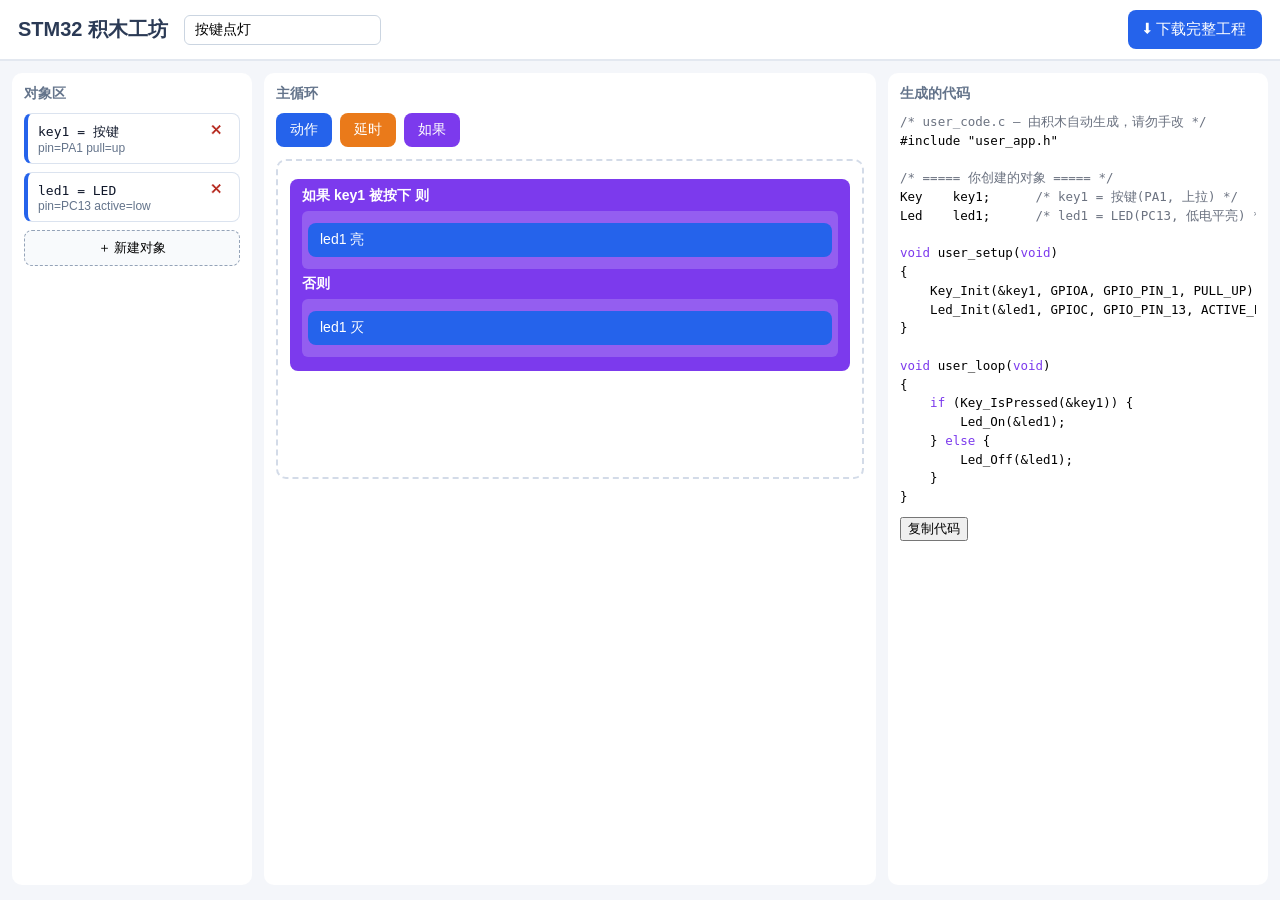
==== web/index.html @ 4c5ae696 "feat: 自研拖拽内核（拖出/吸附/嵌套/自嵌套拒绝/垃圾桶）+ 空画布落点修复 + 对象 ID 撞车修复 - dragdrop.js: pointer events 全流程；落在画布空白视同主循环" ====
<!DOCTYPE html>
<html lang="zh-CN">
<head>
<meta charset="utf-8">
<title>STM32 积木工坊</title>
<link rel="stylesheet" href="css/style.css">
</head>
<body>
<header>
  <h1>STM32 积木工坊</h1>
  <input id="project-name" type="text" value="我的工程" title="工程名（下载的文件夹名）">
  <div id="error-banner" class="hidden"></div>
  <button id="btn-download" disabled>⬇ 下载完整工程</button>
</header>
<main>
  <section id="panel-objects">
    <h2>对象区</h2>
    <div id="object-list"></div>
    <button id="btn-add-object">＋ 新建对象</button>
  </section>
  <section id="panel-canvas">
    <h2>主循环</h2>
    <div id="palette">
      <div class="pal-block pal-action" data-palette="action">动作</div>
      <div class="pal-block pal-delay"  data-palette="delay">延时</div>
      <div class="pal-block pal-if"     data-palette="if">如果</div>
    </div>
    <div id="canvas">
      <div id="loop-slot" data-drop-list="loop"></div>
      <div id="trash" class="hidden">🗑</div>
    </div>
  </section>
  <section id="panel-code">
    <h2>生成的代码</h2>
    <pre id="code-view"></pre>
    <button id="btn-copy">复制代码</button>
  </section>
</main>

<!-- 新建/编辑对象弹窗 -->
<dialog id="object-dialog">
  <form method="dialog">
    <h3 id="dlg-title">新建对象</h3>
    <label>名字 <input id="dlg-name" type="text"></label>
    <div id="dlg-types"></div>
    <div id="dlg-params"></div>
    <p id="dlg-hint" class="hidden"></p>
    <menu><button value="cancel">取消</button><button id="dlg-ok" value="ok">确定</button></menu>
  </form>
</dialog>

<script src="vendor/jszip.min.js"></script>
<script src="js/catalog.js"></script>
<script src="js/model.js"></script>
<script src="js/validate.js"></script>
<script src="js/codegen.js"></script>
<script src="js/examples.js"></script>
<script src="js/render.js"></script>
<script src="js/dragdrop.js"></script>
<script src="js/objects.js"></script>
<script src="js/app.js"></script>
</body>
</html>
---- web/css/style.css ----
* { box-sizing: border-box; }
body { margin: 0; font-family: "Microsoft YaHei", "PingFang SC", sans-serif; background: #f4f6fa; }
header { display: flex; align-items: center; gap: 16px; padding: 10px 18px; background: #fff; border-bottom: 2px solid #e3e8f0; }
header h1 { font-size: 20px; margin: 0; color: #2b3a55; }
#project-name { font-size: 14px; padding: 6px 10px; border: 1px solid #cbd5e1; border-radius: 6px; }
#error-banner { flex: 1; color: #b42318; background: #fef3f2; border: 1px solid #fda29b; border-radius: 6px; padding: 6px 10px; font-size: 13px; }
.hidden { display: none !important; }
#btn-download { margin-left: auto; background: #2563eb; color: #fff; border: 0; border-radius: 8px; padding: 10px 16px; font-size: 15px; cursor: pointer; }
#btn-download:disabled { background: #9db4d8; cursor: not-allowed; }

main { display: grid; grid-template-columns: 240px 1fr 380px; gap: 12px; padding: 12px; height: calc(100vh - 64px); }
section { background: #fff; border-radius: 10px; padding: 12px; overflow: auto; }
section h2 { font-size: 14px; color: #64748b; margin: 0 0 10px; }

#object-list .obj-card { border: 1px solid #dbe3ef; border-left: 4px solid #2563eb; border-radius: 8px; padding: 8px 10px; margin-bottom: 8px; cursor: pointer; }
#object-list .obj-card code { color: #0f172a; font-size: 13px; }
#object-list .obj-card .obj-del { float: right; color: #b42318; cursor: pointer; border: 0; background: none; }
#btn-add-object { width: 100%; padding: 8px; border: 1px dashed #94a3b8; border-radius: 8px; background: #f8fafc; cursor: pointer; }

#palette { display: flex; gap: 8px; margin-bottom: 12px; }
.pal-block { padding: 8px 14px; border-radius: 8px; color: #fff; cursor: grab; user-select: none; font-size: 14px; }
.pal-action { background: #2563eb; } .pal-delay { background: #ea7a1a; } .pal-if { background: #7c3aed; }

#canvas { position: relative; min-height: 320px; border: 2px dashed #d3dbe8; border-radius: 10px; padding: 12px; }
#trash { position: fixed; right: 420px; bottom: 30px; font-size: 34px; background: #fee4e2; border: 2px dashed #f97066; border-radius: 12px; padding: 10px 16px; }

#panel-code pre { margin: 0 0 10px; font-size: 12.5px; line-height: 1.5; overflow: auto; }
.tok-kw { color: #7c3aed; } .tok-comment { color: #6b7280; } .tok-num { color: #b45309; } .tok-str { color: #15803d; }

dialog { border: 0; border-radius: 12px; padding: 18px; min-width: 340px; }
#dlg-types { display: flex; gap: 6px; flex-wrap: wrap; margin: 10px 0; }
#dlg-types button { padding: 6px 10px; border: 1px solid #cbd5e1; border-radius: 8px; background: #fff; cursor: pointer; }
#dlg-types button.sel { background: #2563eb; color: #fff; border-color: #2563eb; }
#dlg-params label { display: block; margin: 8px 0; }
#dlg-params select, #dlg-params input { width: 100%; padding: 5px; }
#dlg-hint { color: #b42318; }

/* T7 拖拽 */
#loop-slot { min-height: 240px; }   /* 空画布时也要有落点区域（高度 0 会接不住拖拽） */
.blk { border-radius: 8px; padding: 8px 12px; margin: 6px 0; color: #fff; font-size: 14px; }
.blk-action { background: #2563eb; }
.blk-delay { background: #ea7a1a; }
.blk-if { background: #7c3aed; }
.blk select, .blk input { margin: 0 4px; color: #111; border-radius: 4px; border: 0; padding: 3px 6px; }
.if-head, .if-else-head { font-weight: bold; }
.if-body { background: rgba(255,255,255,0.18); border-radius: 6px; min-height: 30px; padding: 6px; margin: 6px 0; }
.drag-ghost { border-radius: 8px; padding: 8px 12px; color: #fff; background: #2563eb; box-shadow: 0 6px 16px rgba(0,0,0,.25); }
.drag-ghost.pal-delay { background: #ea7a1a; }
.drag-ghost.pal-if { background: #7c3aed; }
.drop-hint { outline: 3px solid #22c55e; outline-offset: 2px; }
.dragging-src { opacity: 0.4; }
.trash-hot { transform: scale(1.15); background: #fecaca !important; }
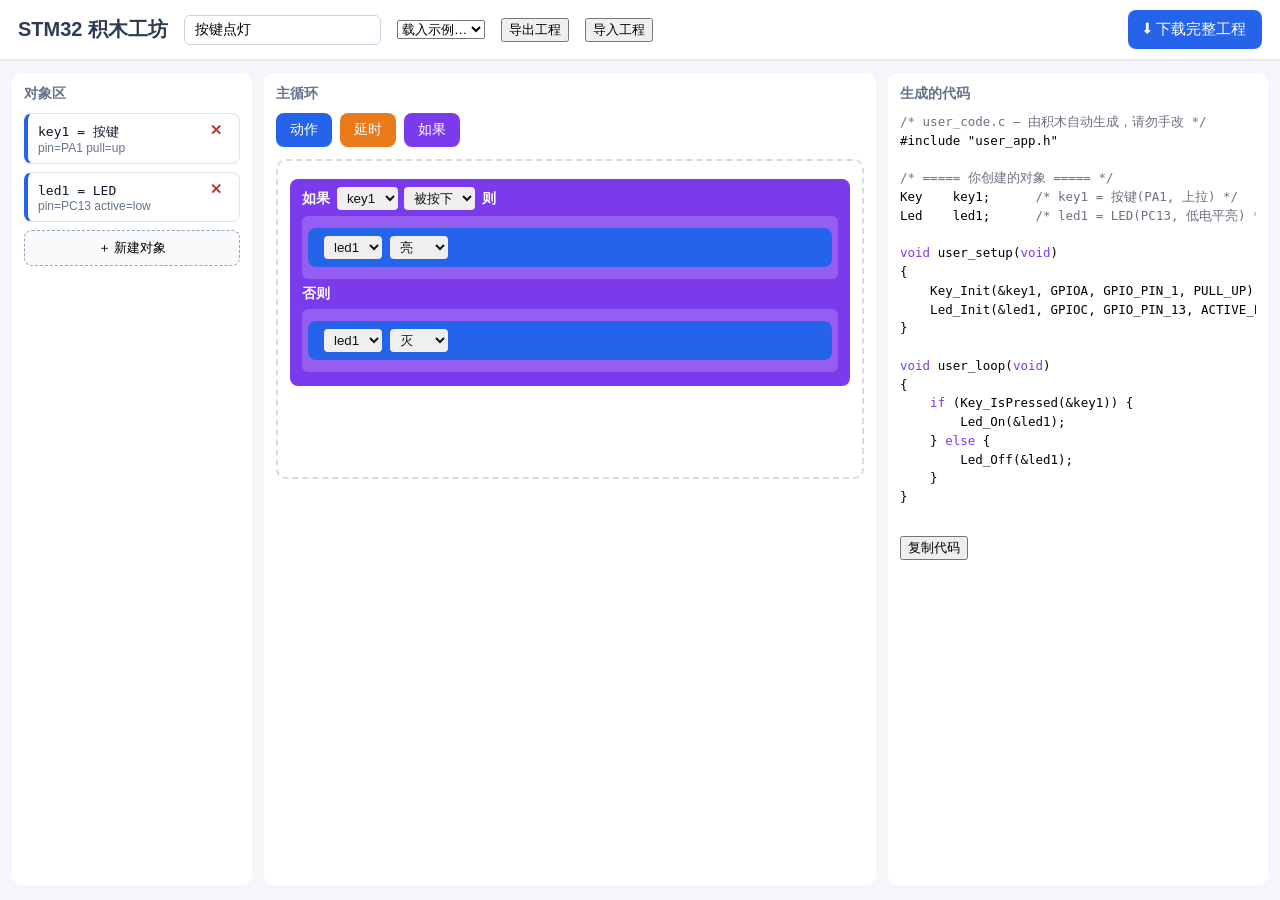
==== commit 6769bc2f: "feat: 示例菜单/工程导入导出/代码悬停联动（M2 Task 9，33/33 全绿） - codegen opts.trace 侧通道（uid→代码行范围，向后兼容）；代码面板按行 DOM - 悬" ====
--- a/web/index.html
+++ b/web/index.html
@@ -9,6 +9,10 @@
 <header>
   <h1>STM32 积木工坊</h1>
   <input id="project-name" type="text" value="我的工程" title="工程名（下载的文件夹名）">
+  <select id="example-select"><option value="">载入示例…</option></select>
+  <button id="btn-export">导出工程</button>
+  <button id="btn-import">导入工程</button>
+  <input id="import-file" type="file" accept=".json" class="hidden">
   <div id="error-banner" class="hidden"></div>
   <button id="btn-download" disabled>⬇ 下载完整工程</button>
 </header>
--- a/web/css/style.css
+++ b/web/css/style.css
@@ -50,3 +50,12 @@
 .drop-hint { outline: 3px solid #22c55e; outline-offset: 2px; }
 .dragging-src { opacity: 0.4; }
 .trash-hot { transform: scale(1.15); background: #fecaca !important; }
+
+/* T8 就地编辑 */
+.add-else-btn { display: block; margin: 4px 0 2px; background: rgba(255,255,255,0.25); color: #fff; border: 1px dashed rgba(255,255,255,0.6); border-radius: 6px; padding: 2px 8px; cursor: pointer; font-size: 12px; }
+.cond-edit select, .cond-edit input { margin: 0 3px; }
+.toast { position: fixed; left: 50%; top: 70px; transform: translateX(-50%); background: #1e293b; color: #fff; padding: 8px 16px; border-radius: 8px; font-size: 14px; z-index: 99999; box-shadow: 0 6px 16px rgba(0,0,0,.25); }
+
+/* T9 代码行/悬停联动 */
+.code-line { white-space: pre; }
+.code-line.code-hl { background: #fef3c7; }
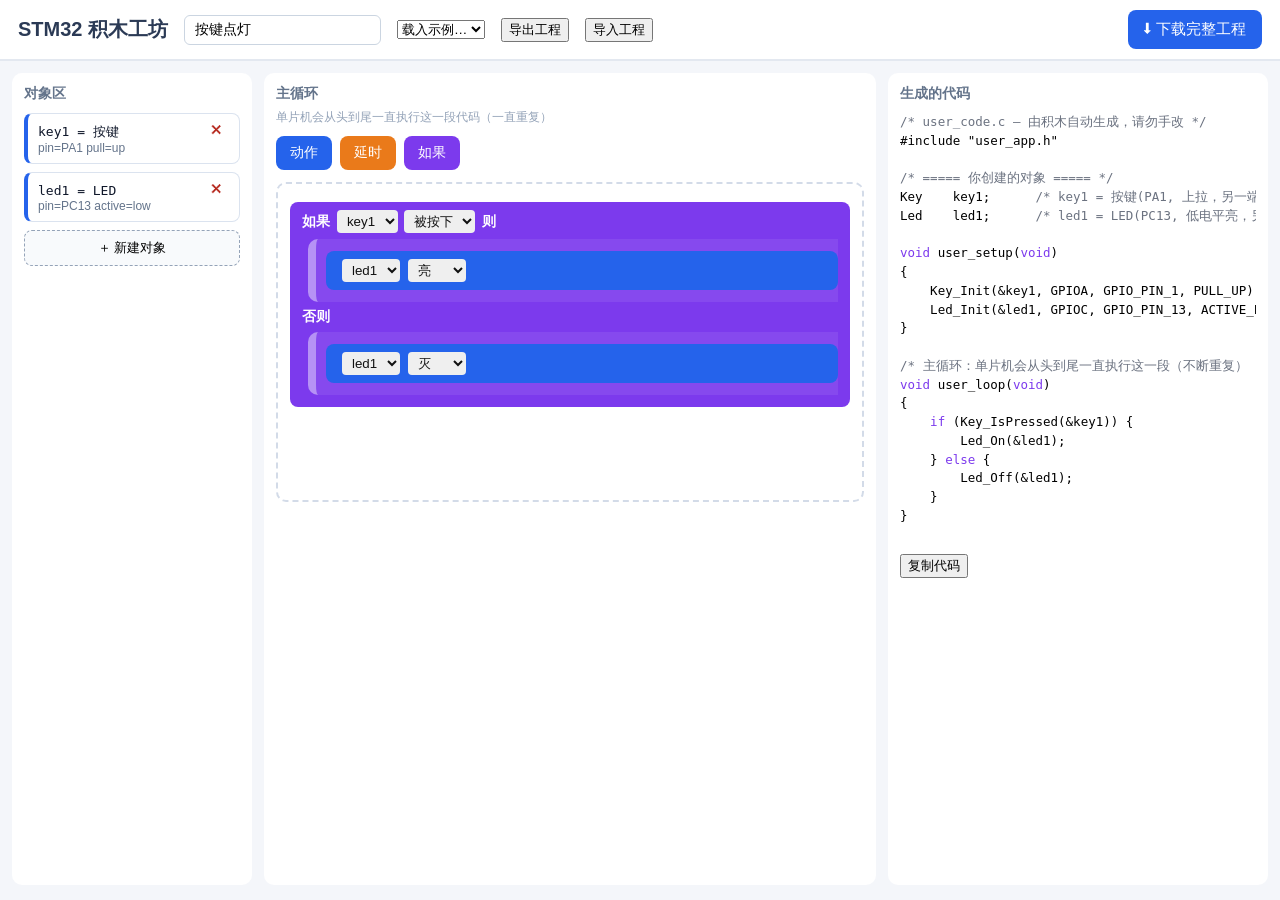
==== commit 78193bc1: "feat: 红外传感器 + OLED 显示积木（大字/变量/跑马灯）+ 电平选项接线提示 + 主循环注释 - catalog: ir（检测到/未检测到）、oled（YES/NO/LOW/HIGH/显示" ====
--- a/web/index.html
+++ b/web/index.html
@@ -14,6 +14,9 @@
   <button id="btn-import">导入工程</button>
   <input id="import-file" type="file" accept=".json" class="hidden">
   <div id="error-banner" class="hidden"></div>
+  <span id="bridge-status" class="hidden"></span>
+  <button id="btn-build" class="hidden" disabled title="调用本机 CubeCLT 编译当前积木程序">🔨 编译</button>
+  <button id="btn-flash" class="hidden" disabled title="编译并烧录到板子（需要插好 ST-Link）">⚡ 编译并烧录</button>
   <button id="btn-download" disabled>⬇ 下载完整工程</button>
 </header>
 <main>
@@ -24,6 +27,7 @@
   </section>
   <section id="panel-canvas">
     <h2>主循环</h2>
+    <p id="loop-hint">单片机会从头到尾一直执行这一段代码（一直重复）</p>
     <div id="palette">
       <div class="pal-block pal-action" data-palette="action">动作</div>
       <div class="pal-block pal-delay"  data-palette="delay">延时</div>
@@ -53,12 +57,20 @@
   </form>
 </dialog>
 
+<dialog id="log-dialog">
+  <h3 id="log-title">编译中…</h3>
+  <pre id="log-view"></pre>
+  <menu><button id="log-close" type="button">关闭</button></menu>
+</dialog>
+
 <script src="vendor/jszip.min.js"></script>
 <script src="js/catalog.js"></script>
 <script src="js/model.js"></script>
 <script src="js/validate.js"></script>
 <script src="js/codegen.js"></script>
 <script src="js/examples.js"></script>
+<script src="js/packer.js"></script>
+<script src="js/template-data.js"></script>
 <script src="js/render.js"></script>
 <script src="js/dragdrop.js"></script>
 <script src="js/objects.js"></script>
--- a/web/css/style.css
+++ b/web/css/style.css
@@ -11,6 +11,7 @@
 main { display: grid; grid-template-columns: 240px 1fr 380px; gap: 12px; padding: 12px; height: calc(100vh - 64px); }
 section { background: #fff; border-radius: 10px; padding: 12px; overflow: auto; }
 section h2 { font-size: 14px; color: #64748b; margin: 0 0 10px; }
+#loop-hint { font-size: 12px; color: #94a3b8; margin: -4px 0 10px; }
 
 #object-list .obj-card { border: 1px solid #dbe3ef; border-left: 4px solid #2563eb; border-radius: 8px; padding: 8px 10px; margin-bottom: 8px; cursor: pointer; }
 #object-list .obj-card code { color: #0f172a; font-size: 13px; }
@@ -40,10 +41,19 @@
 .blk { border-radius: 8px; padding: 8px 12px; margin: 6px 0; color: #fff; font-size: 14px; }
 .blk-action { background: #2563eb; }
 .blk-delay { background: #ea7a1a; }
-.blk-if { background: #7c3aed; }
+.blk-if { background: #7c3aed; padding-bottom: 6px; }
 .blk select, .blk input { margin: 0 4px; color: #111; border-radius: 4px; border: 0; padding: 3px 6px; }
 .if-head, .if-else-head { font-weight: bold; }
-.if-body { background: rgba(255,255,255,0.18); border-radius: 6px; min-height: 30px; padding: 6px; margin: 6px 0; }
+/* 包裹式（C 形）：紫色主体是外壳，子积木缩进排在左侧"壁"内，右侧开放 */
+.if-body {
+  background: rgba(255,255,255,0.08);
+  border-left: 8px solid rgba(255,255,255,0.40);
+  border-radius: 10px 0 0 10px;
+  margin: 6px 0 6px 6px;
+  padding: 6px 0 6px 10px;
+  min-height: 34px;
+}
+.if-body:empty { background: rgba(255,255,255,0.14); border-left-style: dashed; }
 .drag-ghost { border-radius: 8px; padding: 8px 12px; color: #fff; background: #2563eb; box-shadow: 0 6px 16px rgba(0,0,0,.25); }
 .drag-ghost.pal-delay { background: #ea7a1a; }
 .drag-ghost.pal-if { background: #7c3aed; }
@@ -59,3 +69,12 @@
 /* T9 代码行/悬停联动 */
 .code-line { white-space: pre; }
 .code-line.code-hl { background: #fef3c7; }
+
+/* 本地编译服务（网页直连本机工具链） */
+#bridge-status { font-size: 12px; color: #15803d; background: #f0fdf4; border: 1px solid #86efac; border-radius: 999px; padding: 4px 10px; white-space: nowrap; }
+#btn-build, #btn-flash { border: 0; border-radius: 8px; padding: 10px 14px; font-size: 14px; cursor: pointer; white-space: nowrap; }
+#btn-build { background: #0d9488; color: #fff; }
+#btn-flash { background: #ea7a1a; color: #fff; }
+#btn-build:disabled, #btn-flash:disabled { background: #cbd5e1; cursor: not-allowed; }
+#log-dialog { min-width: 560px; max-width: 82vw; }
+#log-view { background: #0f172a; color: #e2e8f0; padding: 10px 12px; border-radius: 8px; max-height: 55vh; min-width: 520px; overflow: auto; font-size: 12px; line-height: 1.5; white-space: pre-wrap; word-break: break-all; }
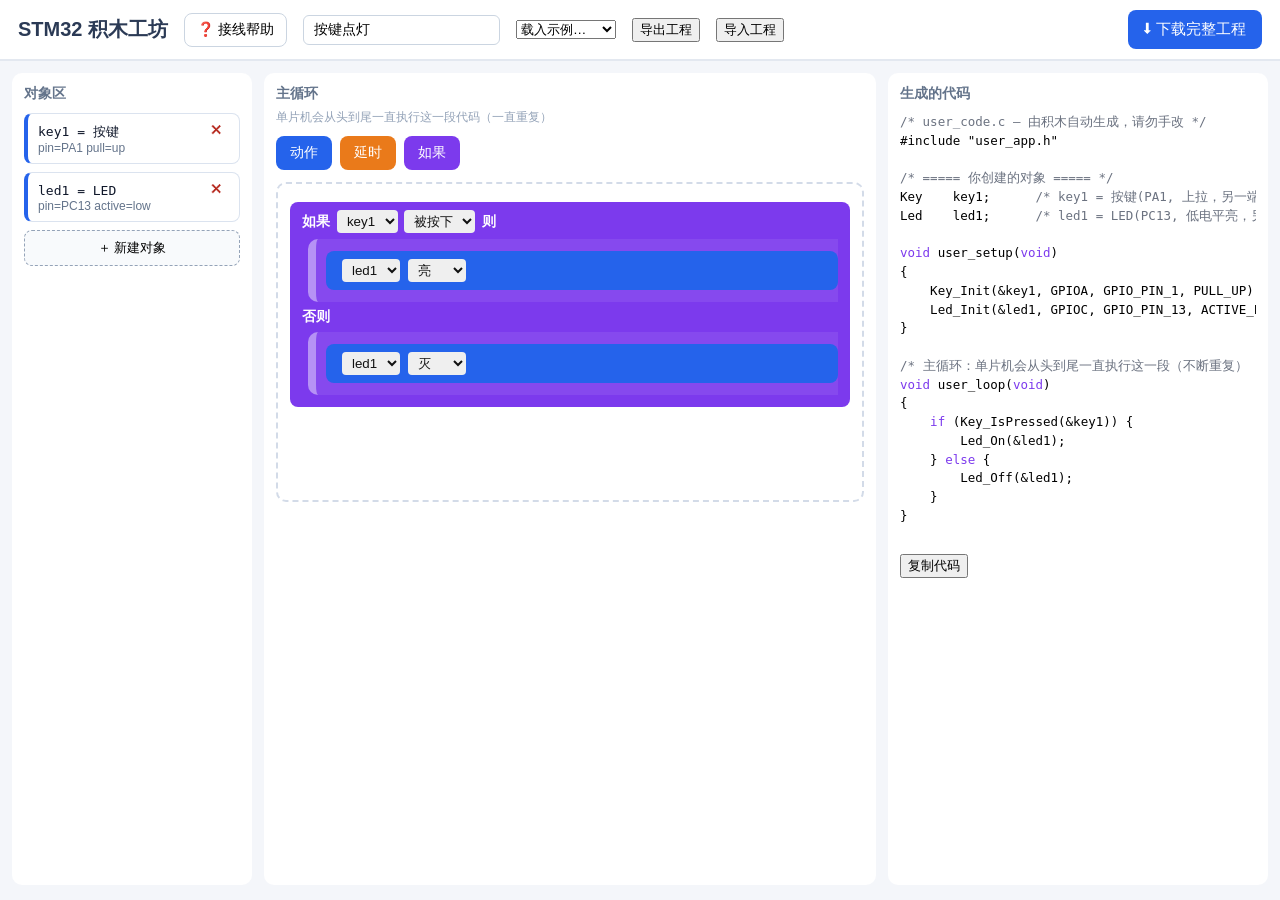
==== commit d1042791: "feat: 新手接线帮助弹窗（面包板结构 SVG 图/电源轨左右断开要点/供电与模块接线表/SWD 下载线） Co-Authored-By: Claude Fable 5.0 (1M context)" ====
--- a/web/index.html
+++ b/web/index.html
@@ -8,6 +8,7 @@
 <body>
 <header>
   <h1>STM32 积木工坊</h1>
+  <button id="btn-help" title="新手接线帮助：面包板结构、怎么供电、模块怎么接">❓ 接线帮助</button>
   <input id="project-name" type="text" value="我的工程" title="工程名（下载的文件夹名）">
   <select id="example-select"><option value="">载入示例…</option></select>
   <button id="btn-export">导出工程</button>
@@ -63,6 +64,77 @@
   <menu><button id="log-close" type="button">关闭</button></menu>
 </dialog>
 
+<dialog id="help-dialog">
+  <h3>新手接线帮助</h3>
+  <div class="help-body">
+    <h4>1. 面包板的内部构造（记住三条规则）</h4>
+    <svg viewBox="0 0 640 250" class="bb-svg" role="img" aria-label="面包板结构示意图">
+      <defs>
+        <pattern id="bbcol" width="38" height="38" patternUnits="userSpaceOnUse">
+          <rect x="6" y="2" width="16" height="34" rx="8" fill="#dbeafe" stroke="#93c5fd"/>
+        </pattern>
+      </defs>
+      <rect x="20" y="10" width="600" height="230" rx="10" fill="#fbfdff" stroke="#e2e8f0"/>
+      <!-- 上电源轨（中间断开） -->
+      <line x1="32" y1="26" x2="298" y2="26" stroke="#dc2626" stroke-width="4" stroke-linecap="round"/>
+      <line x1="342" y1="26" x2="608" y2="26" stroke="#dc2626" stroke-width="4" stroke-linecap="round"/>
+      <line x1="32" y1="40" x2="298" y2="40" stroke="#2563eb" stroke-width="4" stroke-linecap="round"/>
+      <line x1="342" y1="40" x2="608" y2="40" stroke="#2563eb" stroke-width="4" stroke-linecap="round"/>
+      <line x1="320" y1="18" x2="320" y2="48" stroke="#fca5a5" stroke-width="2" stroke-dasharray="4 3"/>
+      <text x="320" y="14" text-anchor="middle" font-size="11" fill="#dc2626" font-weight="bold">断开！左右不相通</text>
+      <!-- 上半区孔列 -->
+      <rect x="54" y="58" width="532" height="38" fill="url(#bbcol)"/>
+      <!-- 高亮一根孔列 + 说明 -->
+      <rect x="168" y="58" width="16" height="34" rx="8" fill="none" stroke="#2563eb" stroke-width="2"/>
+      <line x1="184" y1="58" x2="184" y2="50" stroke="#2563eb"/>
+      <line x1="184" y1="50" x2="228" y2="50" stroke="#2563eb"/>
+      <text x="232" y="54" font-size="11" fill="#2563eb">一列 5 孔内部连通</text>
+      <!-- 中央凹槽 -->
+      <rect x="40" y="100" width="560" height="20" fill="#f1f5f9"/>
+      <line x1="40" y1="100" x2="600" y2="100" stroke="#cbd5e1" stroke-dasharray="5 4"/>
+      <line x1="40" y1="120" x2="600" y2="120" stroke="#cbd5e1" stroke-dasharray="5 4"/>
+      <text x="320" y="114" text-anchor="middle" font-size="11" fill="#64748b">中央凹槽：上下两半互不相通（芯片要跨着凹槽插）</text>
+      <!-- 下半区孔列 -->
+      <rect x="54" y="124" width="532" height="38" fill="url(#bbcol)"/>
+      <!-- 下电源轨（中间断开） -->
+      <line x1="32" y1="184" x2="298" y2="184" stroke="#2563eb" stroke-width="4" stroke-linecap="round"/>
+      <line x1="342" y1="184" x2="608" y2="184" stroke="#2563eb" stroke-width="4" stroke-linecap="round"/>
+      <line x1="32" y1="198" x2="298" y2="198" stroke="#dc2626" stroke-width="4" stroke-linecap="round"/>
+      <line x1="342" y1="198" x2="608" y2="198" stroke="#dc2626" stroke-width="4" stroke-linecap="round"/>
+      <line x1="320" y1="176" x2="320" y2="206" stroke="#fca5a5" stroke-width="2" stroke-dasharray="4 3"/>
+      <text x="320" y="226" text-anchor="middle" font-size="11" fill="#475569">红轨 = 正极（3V3）· 蓝轨 = 负极（GND）· 每条轨左右两段不通 → 左右都要各接一组</text>
+    </svg>
+    <ul>
+      <li><b>一列 5 孔相连</b>：同一竖列（凹槽上、下各算一列）的 5 个孔内部是通的——元件一只脚插进去，同列任意孔都和它连着。</li>
+      <li><b>中央凹槽隔断</b>：凹槽上方和下方互不相通，所以芯片/元件要<b>跨着凹槽</b>插。</li>
+      <li><b>电源轨左右断开</b>：红轨（+）和蓝轨（−）在<b>中间都有断点，左半段和右半段不是一回事</b>——所以左右两段要<b>各接一组 3V3 / GND</b>。偷懒办法：红-红、蓝-蓝各飞一根短线<b>跨过中间的断点桥接</b>，就只引一组。</li>
+    </ul>
+    <h4>2. 先给面包板"通上电"</h4>
+    <ul>
+      <li>单片机 <b>3V3</b> 脚 → 面包板<b>红轨</b>；<b>GND</b> 脚 → <b>蓝轨</b>（左右两段都要，共 4 根线）。</li>
+      <li>之后所有模块的 VCC 插红轨、GND 插蓝轨，不用每个模块单独往单片机拉两根线。</li>
+      <li>用 ST-Link 供电时板子就不用再插 USB 了。</li>
+    </ul>
+    <h4>3. 各模块怎么接</h4>
+    <table>
+      <tr><th>模块</th><th>VCC</th><th>GND</th><th>信号</th></tr>
+      <tr><td>按键</td><td>—</td><td>一端插蓝轨</td><td>另一端 → PA1（配「上拉」，另一端接 GND）</td></tr>
+      <tr><td>红外传感器</td><td>红轨 3V3</td><td>蓝轨</td><td>OUT → PA2（多数模块低电平触发）</td></tr>
+      <tr><td>LED 小灯珠</td><td>长脚(+) 串 220Ω 到红轨</td><td>短脚(−) 接信号脚</td><td>配「低电平亮，另一端接 3V3」</td></tr>
+      <tr><td>蜂鸣器（有源）</td><td>红轨 3V3</td><td>蓝轨</td><td>信号 → PB1（高电平触发款）</td></tr>
+      <tr><td>舵机</td><td><b>接 5V</b>（从板子 5V 脚单独引，别进 3V3 红轨）</td><td>蓝轨共地</td><td>信号 → PA0</td></tr>
+      <tr><td>OLED 屏</td><td>红轨 3V3</td><td>蓝轨</td><td>SCL→PB8、SDA→PB9（接反也能自动识别）</td></tr>
+      <tr><td>板载 LED</td><td colspan="3">无需接线（PC13，低电平亮）</td></tr>
+    </table>
+    <h4>4. 下载线（ST-Link → 板子 SWD 四孔）</h4>
+    <ul>
+      <li>3V3 → 3V3、GND → GND、SWDIO → PA13、SWCLK → PA14（板子靠内侧的一排 4 个孔，有丝印）。</li>
+    </ul>
+    <p class="help-tip">接线口诀：<b>先断电再接</b>；红只进红轨、黑只进蓝轨；插完先检查一遍再上电。拿不准就把积木和接线都截图问学长学姐。</p>
+  </div>
+  <menu><button id="help-close" type="button">关 闭</button></menu>
+</dialog>
+
 <script src="vendor/jszip.min.js"></script>
 <script src="js/catalog.js"></script>
 <script src="js/model.js"></script>
--- a/web/css/style.css
+++ b/web/css/style.css
@@ -64,6 +64,7 @@
 /* T8 就地编辑 */
 .add-else-btn { display: block; margin: 4px 0 2px; background: rgba(255,255,255,0.25); color: #fff; border: 1px dashed rgba(255,255,255,0.6); border-radius: 6px; padding: 2px 8px; cursor: pointer; font-size: 12px; }
 .cond-edit select, .cond-edit input { margin: 0 3px; }
+.act-param-line { margin-top: 6px; padding-left: 12px; }   /* 组件类多参数动作：参数分行缩进，块更高不挤 */
 .toast { position: fixed; left: 50%; top: 70px; transform: translateX(-50%); background: #1e293b; color: #fff; padding: 8px 16px; border-radius: 8px; font-size: 14px; z-index: 99999; box-shadow: 0 6px 16px rgba(0,0,0,.25); }
 
 /* T9 代码行/悬停联动 */
@@ -78,3 +79,17 @@
 #btn-build:disabled, #btn-flash:disabled { background: #cbd5e1; cursor: not-allowed; }
 #log-dialog { min-width: 560px; max-width: 82vw; }
 #log-view { background: #0f172a; color: #e2e8f0; padding: 10px 12px; border-radius: 8px; max-height: 55vh; min-width: 520px; overflow: auto; font-size: 12px; line-height: 1.5; white-space: pre-wrap; word-break: break-all; }
+
+/* 新手接线帮助 */
+#btn-help { border: 1px solid #cbd5e1; background: #fff; border-radius: 8px; padding: 7px 12px; cursor: pointer; font-size: 14px; white-space: nowrap; }
+#btn-help:hover { background: #f1f5f9; }
+#help-dialog { max-width: 92vw; }
+.help-body { max-width: 660px; max-height: 62vh; overflow: auto; font-size: 13.5px; line-height: 1.65; color: #1e293b; }
+.help-body h4 { margin: 14px 0 6px; color: #2b3a55; }
+.help-body ul { margin: 4px 0; padding-left: 20px; }
+.help-body li { margin: 3px 0; }
+.help-body table { border-collapse: collapse; font-size: 12.5px; width: 100%; }
+.help-body th, .help-body td { border: 1px solid #cbd5e1; padding: 4px 8px; text-align: left; }
+.help-body th { background: #f1f5f9; }
+.bb-svg { width: 100%; height: auto; margin: 6px 0; }
+.help-tip { background: #fef9c3; border: 1px solid #fde047; border-radius: 8px; padding: 6px 10px; font-size: 13px; }
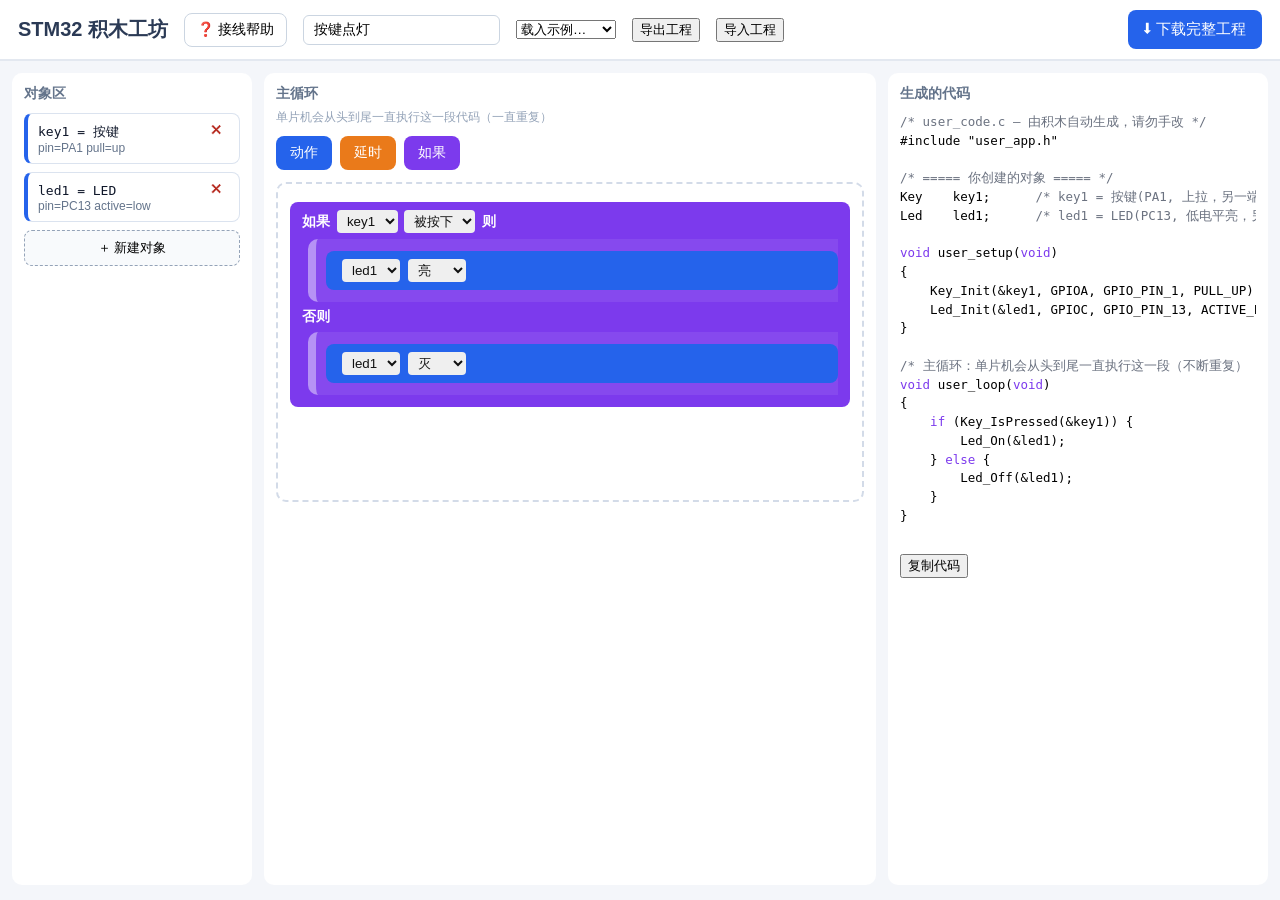
==== commit dbaedc59: "feat: Docker/NAS 远程编译模式（系统工具链双模式 + 固件 hex/bin 下载 + 烧录按钮自动降级） - serve: HOST 环境变量、/api/download（hex/bi" ====
--- a/web/index.html
+++ b/web/index.html
@@ -61,6 +61,10 @@
 <dialog id="log-dialog">
   <h3 id="log-title">编译中…</h3>
   <pre id="log-view"></pre>
+  <div id="log-actions" class="hidden">
+    <a id="dl-hex" download>⬇ 下载 .hex（到电脑上烧录用）</a>
+    <a id="dl-bin" download>⬇ 下载 .bin</a>
+  </div>
   <menu><button id="log-close" type="button">关闭</button></menu>
 </dialog>
 
--- a/web/css/style.css
+++ b/web/css/style.css
@@ -79,6 +79,9 @@
 #btn-build:disabled, #btn-flash:disabled { background: #cbd5e1; cursor: not-allowed; }
 #log-dialog { min-width: 560px; max-width: 82vw; }
 #log-view { background: #0f172a; color: #e2e8f0; padding: 10px 12px; border-radius: 8px; max-height: 55vh; min-width: 520px; overflow: auto; font-size: 12px; line-height: 1.5; white-space: pre-wrap; word-break: break-all; }
+#log-actions { display: flex; gap: 8px; margin-top: 8px; }
+#log-actions a { flex: 1; text-align: center; background: #0d9488; color: #fff; border-radius: 8px; padding: 9px 10px; font-size: 13px; text-decoration: none; }
+#log-actions a:hover { background: #0f766e; }
 
 /* 新手接线帮助 */
 #btn-help { border: 1px solid #cbd5e1; background: #fff; border-radius: 8px; padding: 7px 12px; cursor: pointer; font-size: 14px; white-space: nowrap; }
